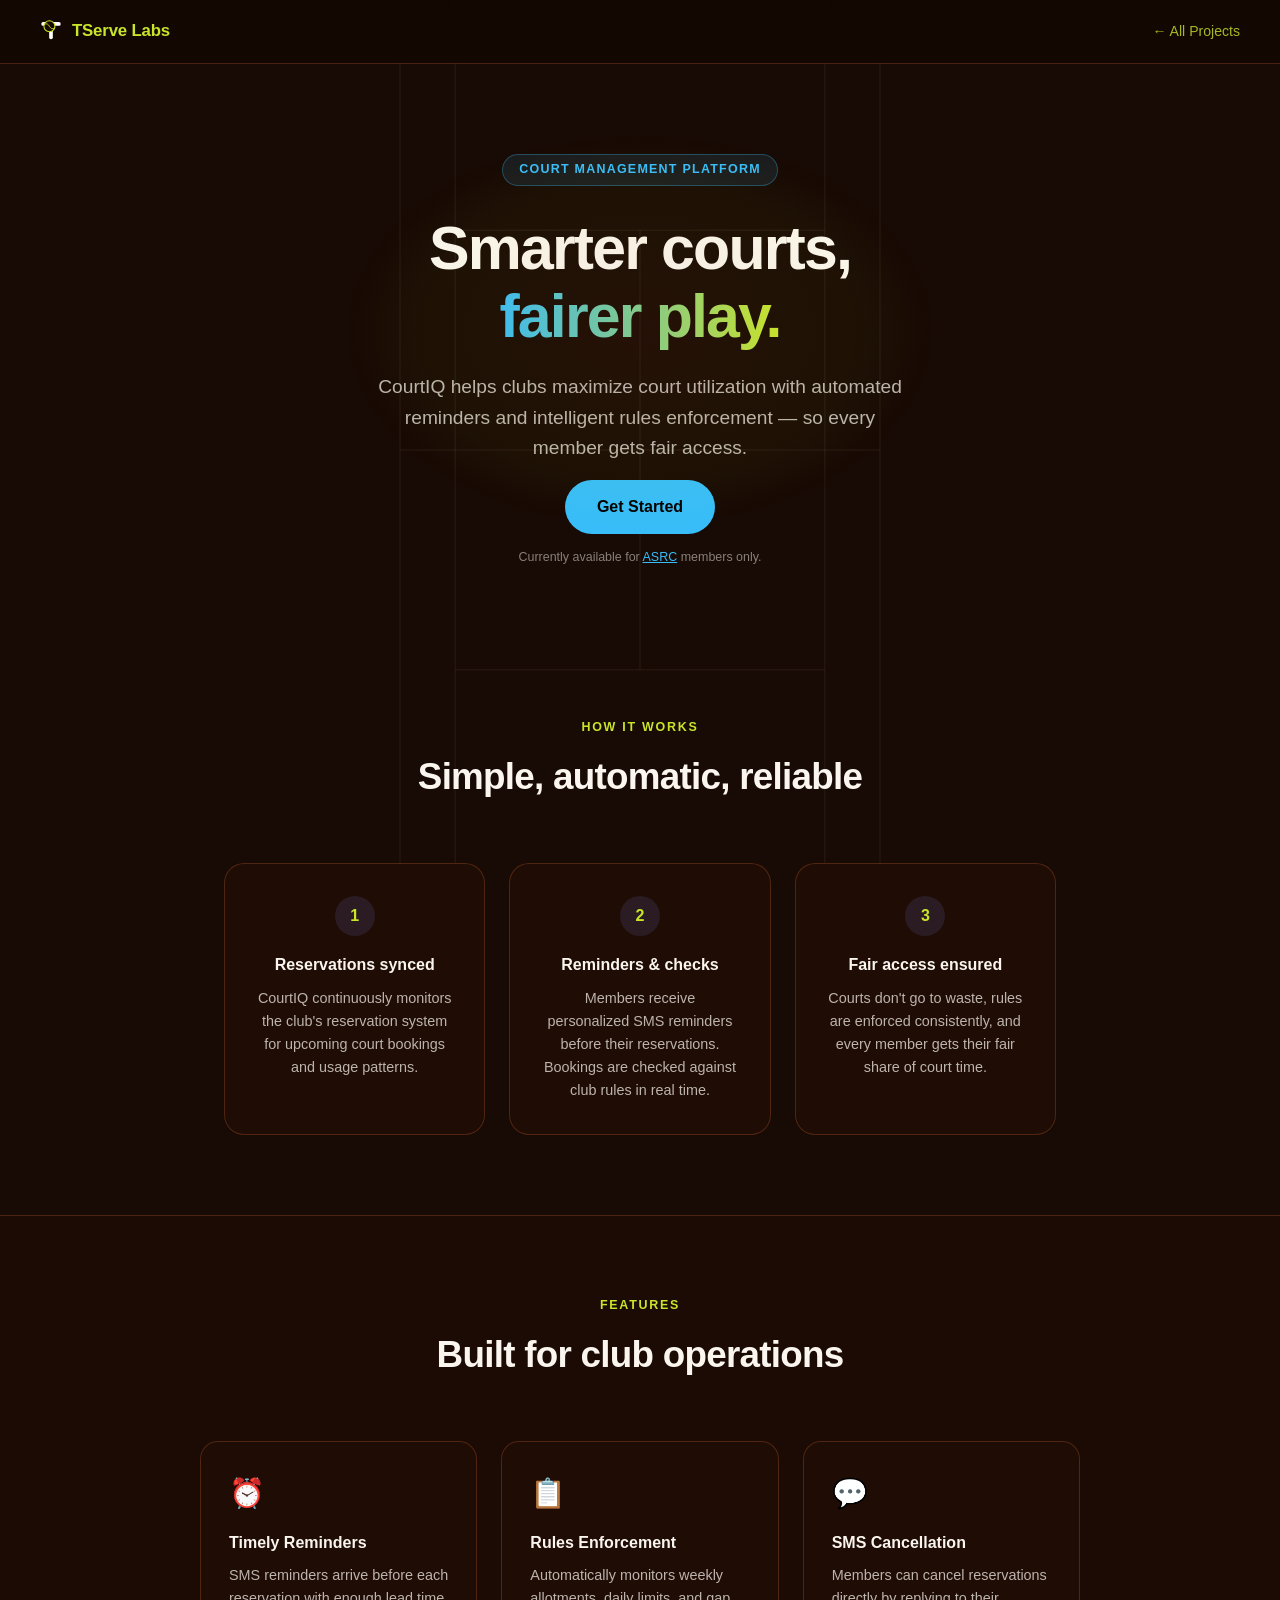
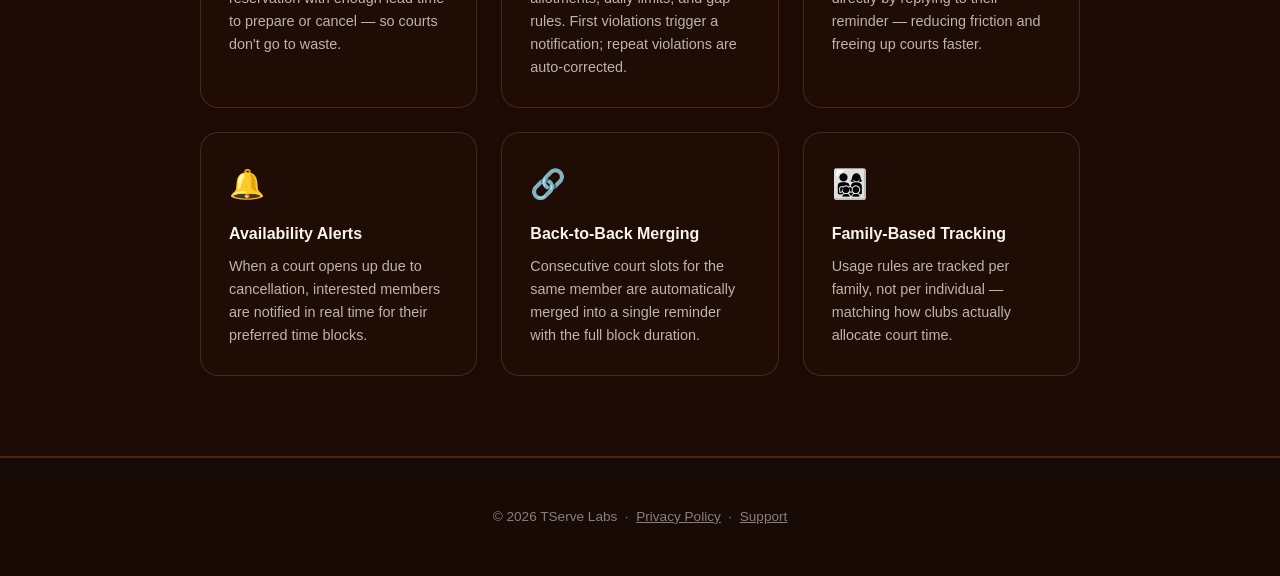
==== courtiq/index.html @ 8a9cb4cc "Rebrand Next Up to CourtIQ with expanded court management features Next Up is now CourtIQ — an intel" ====
<!DOCTYPE html>
<html lang="en">
<head>
  <meta charset="UTF-8">
  <meta name="viewport" content="width=device-width, initial-scale=1.0">
  <title>CourtIQ – TServe Labs</title>
  <link rel="stylesheet" href="../space.css">
  <style>
    /* ── HERO ── */
    .hero {
      text-align: center;
      padding: 90px 24px 70px;
      overflow: hidden;
    }

    .hero::before {
      content: '';
      position: absolute;
      top: 50%; left: 50%;
      transform: translate(-50%, -55%);
      width: 600px; height: 400px;
      background: radial-gradient(ellipse, rgba(194,98,45,0.08) 0%, rgba(201,229,42,0.04) 50%, transparent 70%);
      pointer-events: none;
    }

    .hero .eyebrow {
      display: inline-block;
      background: rgba(56,189,248,0.1);
      border: 1px solid rgba(56,189,248,0.3);
      color: var(--sky);
      font-size: 0.78em;
      font-weight: 600;
      letter-spacing: 0.1em;
      text-transform: uppercase;
      padding: 5px 16px;
      border-radius: 20px;
      margin-bottom: 28px;
    }

    .hero h1 {
      font-size: clamp(2.2em, 5.5vw, 3.8em);
      font-weight: 700;
      letter-spacing: -0.03em;
      line-height: 1.12;
      margin-bottom: 22px;
    }

    .hero h1 em {
      font-style: normal;
      background: linear-gradient(90deg, var(--sky), var(--accent));
      -webkit-background-clip: text;
      -webkit-text-fill-color: transparent;
      background-clip: text;
    }

    .hero p {
      font-size: clamp(1em, 2.5vw, 1.2em);
      color: var(--mid);
      max-width: 540px;
      margin: 0 auto;
    }

    .opt-in-btn {
      display: inline-block;
      margin-top: 16px;
      background: var(--sky);
      color: #000;
      font-weight: 600;
      font-size: 1em;
      padding: 14px 32px;
      border-radius: 50px;
      text-decoration: none;
      transition: opacity 0.2s;
    }
    .opt-in-btn:hover { opacity: 0.85; }

    /* ── HOW IT WORKS ── */
    .how-it-works {
      max-width: 880px;
      margin: 0 auto;
      padding: 80px 24px;
    }

    .steps {
      display: grid;
      grid-template-columns: repeat(auto-fit, minmax(220px, 1fr));
      gap: 24px;
    }

    .step {
      background: var(--panel);
      border: 1px solid var(--border);
      border-radius: 20px;
      padding: 32px;
      text-align: center;
      backdrop-filter: blur(8px);
    }

    .step-num {
      display: inline-flex;
      align-items: center;
      justify-content: center;
      width: 40px;
      height: 40px;
      border-radius: 50%;
      background: rgba(129,140,248,0.12);
      color: var(--accent);
      font-weight: 700;
      font-size: 1em;
      margin-bottom: 16px;
    }

    .step h3 {
      font-size: 1em;
      font-weight: 700;
      margin-bottom: 10px;
      color: var(--fg);
    }

    .step p {
      font-size: 0.9em;
      color: var(--mid);
    }

    /* ── FEATURES ── */
    .features {
      padding: 80px 24px;
      background: rgba(30,12,4,0.5);
      border-top: 1px solid var(--border);
      border-bottom: 1px solid var(--border);
    }

    .features-inner {
      max-width: 880px;
      margin: 0 auto;
    }

    .feature-grid {
      display: grid;
      grid-template-columns: repeat(auto-fit, minmax(260px, 1fr));
      gap: 24px;
    }

    .feature-card {
      background: var(--panel);
      border: 1px solid var(--border);
      border-radius: 18px;
      padding: 28px;
      backdrop-filter: blur(8px);
    }

    .feature-icon {
      font-size: 1.8em;
      margin-bottom: 14px;
    }

    .feature-card h3 {
      font-size: 1em;
      font-weight: 700;
      margin-bottom: 8px;
      color: var(--fg);
    }

    .feature-card p {
      font-size: 0.9em;
      color: var(--mid);
    }
  </style>
</head>
<body>

  <canvas id="sf"></canvas>
  <script>
  (function(){var c=document.getElementById('sf'),x=c.getContext('2d');
  function draw(){c.width=innerWidth;c.height=innerHeight;
  var w=Math.min(c.width*0.65,480),h=w*2.18,l=(c.width-w)/2,t=(c.height-h)/2,s=w*0.115;
  x.strokeStyle='rgba(255,230,200,0.055)';x.lineWidth=1.5;
  x.strokeRect(l,t,w,h);
  x.beginPath();x.moveTo(l,t+h/2);x.lineTo(l+w,t+h/2);x.stroke();
  x.beginPath();x.moveTo(l+s,t);x.lineTo(l+s,t+h);x.stroke();
  x.beginPath();x.moveTo(l+w-s,t);x.lineTo(l+w-s,t+h);x.stroke();
  x.beginPath();x.moveTo(l+s,t+h/2-h*0.21);x.lineTo(l+w-s,t+h/2-h*0.21);x.stroke();
  x.beginPath();x.moveTo(l+s,t+h/2+h*0.21);x.lineTo(l+w-s,t+h/2+h*0.21);x.stroke();
  x.beginPath();x.moveTo(l+w/2,t+h/2-h*0.21);x.lineTo(l+w/2,t+h/2+h*0.21);x.stroke();}
  draw();addEventListener('resize',draw);})();
  </script>

  <nav>
    <a href="../" class="nav-logo">
      <img src="../logo.svg" width="22" height="22" alt="TServe Labs logo">
      TServe Labs
    </a>
    <a href="../" class="nav-back">&larr; All Projects</a>
  </nav>

  <section class="hero">
    <div class="eyebrow">Court Management Platform</div>
    <h1>Smarter courts,<br><em>fairer play.</em></h1>
    <p>CourtIQ helps clubs maximize court utilization with automated reminders and intelligent rules enforcement &mdash; so every member gets fair access.</p>
    <a href="https://forms.gle/cowiWb1TR55CyqAb8" class="opt-in-btn" target="_blank">Get Started</a>
    <p style="margin-top: 14px; font-size: 0.78em; color: var(--dim);">Currently available for <a href="https://asrc.org/" target="_blank" style="color: var(--sky);">ASRC</a> members only.</p>
  </section>

  <section class="how-it-works">
    <p class="section-label">How it works</p>
    <h2 class="section-title">Simple, automatic, reliable</h2>
    <div class="steps">
      <div class="step">
        <div class="step-num">1</div>
        <h3>Reservations synced</h3>
        <p>CourtIQ continuously monitors the club's reservation system for upcoming court bookings and usage patterns.</p>
      </div>
      <div class="step">
        <div class="step-num">2</div>
        <h3>Reminders &amp; checks</h3>
        <p>Members receive personalized SMS reminders before their reservations. Bookings are checked against club rules in real time.</p>
      </div>
      <div class="step">
        <div class="step-num">3</div>
        <h3>Fair access ensured</h3>
        <p>Courts don't go to waste, rules are enforced consistently, and every member gets their fair share of court time.</p>
      </div>
    </div>
  </section>

  <section class="features">
    <div class="features-inner">
      <p class="section-label">Features</p>
      <h2 class="section-title">Built for club operations</h2>
      <div class="feature-grid">
        <div class="feature-card">
          <div class="feature-icon">⏰</div>
          <h3>Timely Reminders</h3>
          <p>SMS reminders arrive before each reservation with enough lead time to prepare or cancel &mdash; so courts don't go to waste.</p>
        </div>
        <div class="feature-card">
          <div class="feature-icon">📋</div>
          <h3>Rules Enforcement</h3>
          <p>Automatically monitors weekly allotments, daily limits, and gap rules. First violations trigger a notification; repeat violations are auto-corrected.</p>
        </div>
        <div class="feature-card">
          <div class="feature-icon">💬</div>
          <h3>SMS Cancellation</h3>
          <p>Members can cancel reservations directly by replying to their reminder &mdash; reducing friction and freeing up courts faster.</p>
        </div>
        <div class="feature-card">
          <div class="feature-icon">🔔</div>
          <h3>Availability Alerts</h3>
          <p>When a court opens up due to cancellation, interested members are notified in real time for their preferred time blocks.</p>
        </div>
        <div class="feature-card">
          <div class="feature-icon">🔗</div>
          <h3>Back-to-Back Merging</h3>
          <p>Consecutive court slots for the same member are automatically merged into a single reminder with the full block duration.</p>
        </div>
        <div class="feature-card">
          <div class="feature-icon">👨‍👩‍👧‍👦</div>
          <h3>Family-Based Tracking</h3>
          <p>Usage rules are tracked per family, not per individual &mdash; matching how clubs actually allocate court time.</p>
        </div>
      </div>
    </div>
  </section>

  <footer>
    <p>&copy; 2026 TServe Labs &nbsp;&middot;&nbsp; <a href="privacy/">Privacy Policy</a> &nbsp;&middot;&nbsp; <a href="http://github.com/ycombinator/gsl/issues">Support</a></p>
  </footer>

</body>
</html>
---- space.css ----
/* TServe Labs — clay court theme */

*, *::before, *::after { box-sizing: border-box; margin: 0; padding: 0; }

:root {
  --court:   #180a04;
  --panel:   rgba(32, 14, 6, 0.85);
  --border:  rgba(194, 98, 45, 0.3);
  --accent:  #c9e52a;   /* tennis ball yellow-green */
  --glow:    #f97316;   /* clay orange */
  --sky:     #38bdf8;   /* cyan, used by CourtIQ */
  --green:   #34C759;
  --fg:      #faf5ee;
  --mid:     rgba(250, 245, 238, 0.72);
  --dim:     rgba(250, 245, 238, 0.50);
}

body {
  font-family: -apple-system, BlinkMacSystemFont, "Segoe UI", Roboto, sans-serif;
  background: var(--court);
  color: var(--fg);
  line-height: 1.6;
}

/* All content sits above the court canvas */
nav, header, section, footer, .hero {
  position: relative;
  z-index: 1;
}

/* ── COURT CANVAS ── */
#sf {
  position: fixed;
  inset: 0;
  width: 100%;
  height: 100%;
  z-index: 0;
  pointer-events: none;
}

/* ── NAV ── */
nav {
  display: flex;
  align-items: center;
  justify-content: space-between;
  padding: 18px 40px;
  background: rgba(20, 8, 3, 0.92);
  backdrop-filter: blur(14px);
  -webkit-backdrop-filter: blur(14px);
  border-bottom: 1px solid var(--border);
  position: sticky;
  top: 0;
  z-index: 100;
}

.nav-logo img { vertical-align: middle; }

.nav-logo {
  display: flex;
  align-items: center;
  gap: 10px;
  font-weight: 700;
  font-size: 1.05em;
  letter-spacing: -0.01em;
  text-decoration: none;
  color: #c9e52a;
}


.nav-back {
  font-size: 0.88em;
  color: var(--accent);
  text-decoration: none;
  font-weight: 500;
  opacity: 0.8;
  transition: opacity 0.15s;
}
.nav-back:hover { opacity: 1; }

/* ── SECTION LABELS ── */
.section-label {
  text-align: center;
  font-size: 0.78em;
  font-weight: 700;
  letter-spacing: 0.14em;
  text-transform: uppercase;
  color: var(--accent);
  margin-bottom: 10px;
}

.section-title {
  text-align: center;
  font-size: clamp(1.6em, 4vw, 2.3em);
  font-weight: 700;
  letter-spacing: -0.02em;
  margin-bottom: 56px;
  color: var(--fg);
}

/* ── FOOTER ── */
footer {
  text-align: center;
  padding: 48px 24px;
  border-top: 1px solid var(--border);
  font-size: 0.85em;
  color: var(--dim);
}

footer a { color: var(--dim); transition: color 0.15s; }
footer a:hover { color: var(--fg); }

@media (max-width: 600px) {
  nav { padding: 14px 20px; }
}
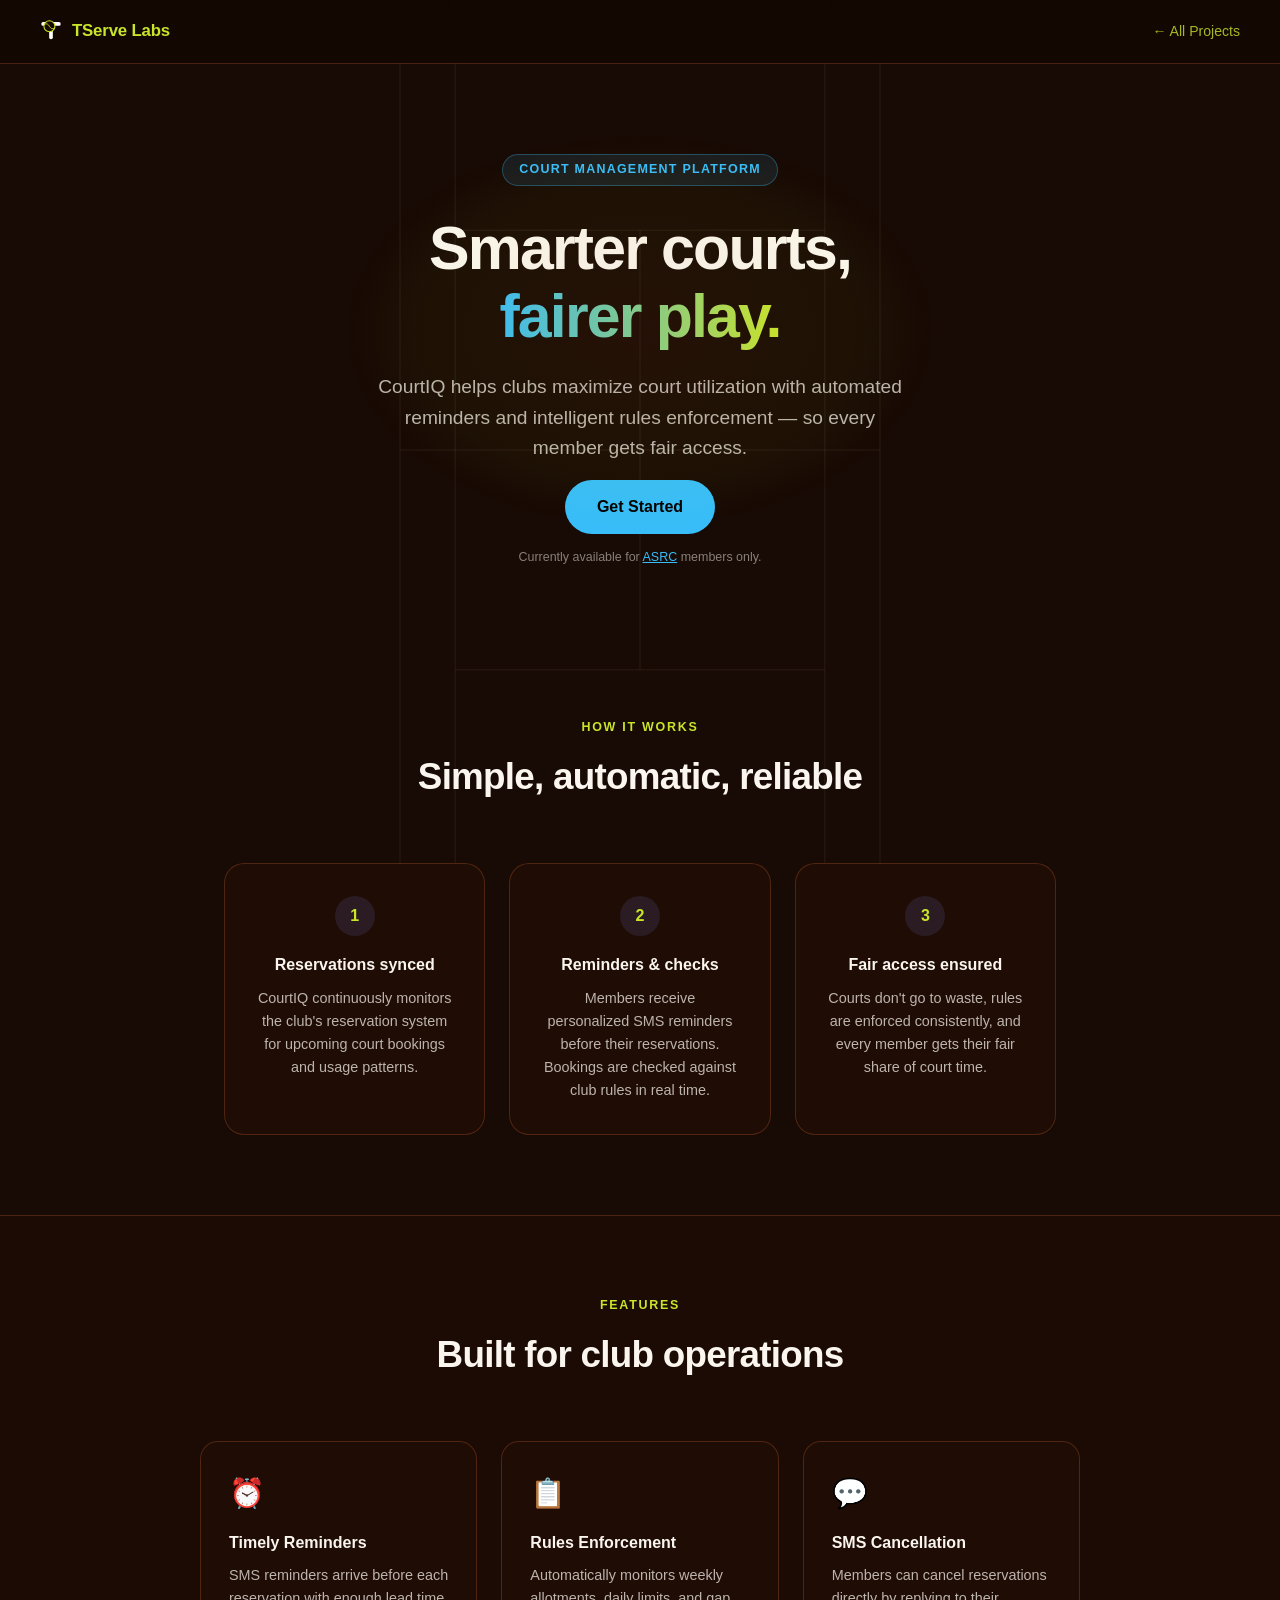
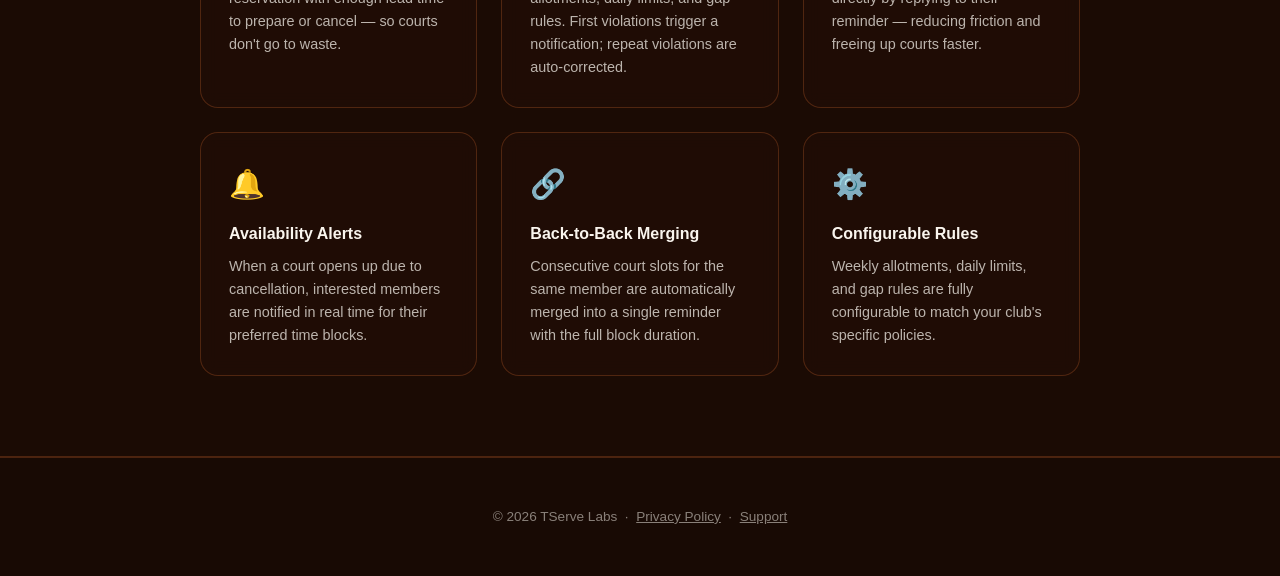
==== commit 988e39e5: "Update CourtIQ copy: court utilization focus, generic rules feature Co-Authored-By: Claude Opus 4.6 " ====
--- a/courtiq/index.html
+++ b/courtiq/index.html
@@ -254,9 +254,9 @@
           <p>Consecutive court slots for the same member are automatically merged into a single reminder with the full block duration.</p>
         </div>
         <div class="feature-card">
-          <div class="feature-icon">👨‍👩‍👧‍👦</div>
-          <h3>Family-Based Tracking</h3>
-          <p>Usage rules are tracked per family, not per individual &mdash; matching how clubs actually allocate court time.</p>
+          <div class="feature-icon">⚙️</div>
+          <h3>Configurable Rules</h3>
+          <p>Weekly allotments, daily limits, and gap rules are fully configurable to match your club's specific policies.</p>
         </div>
       </div>
     </div>
